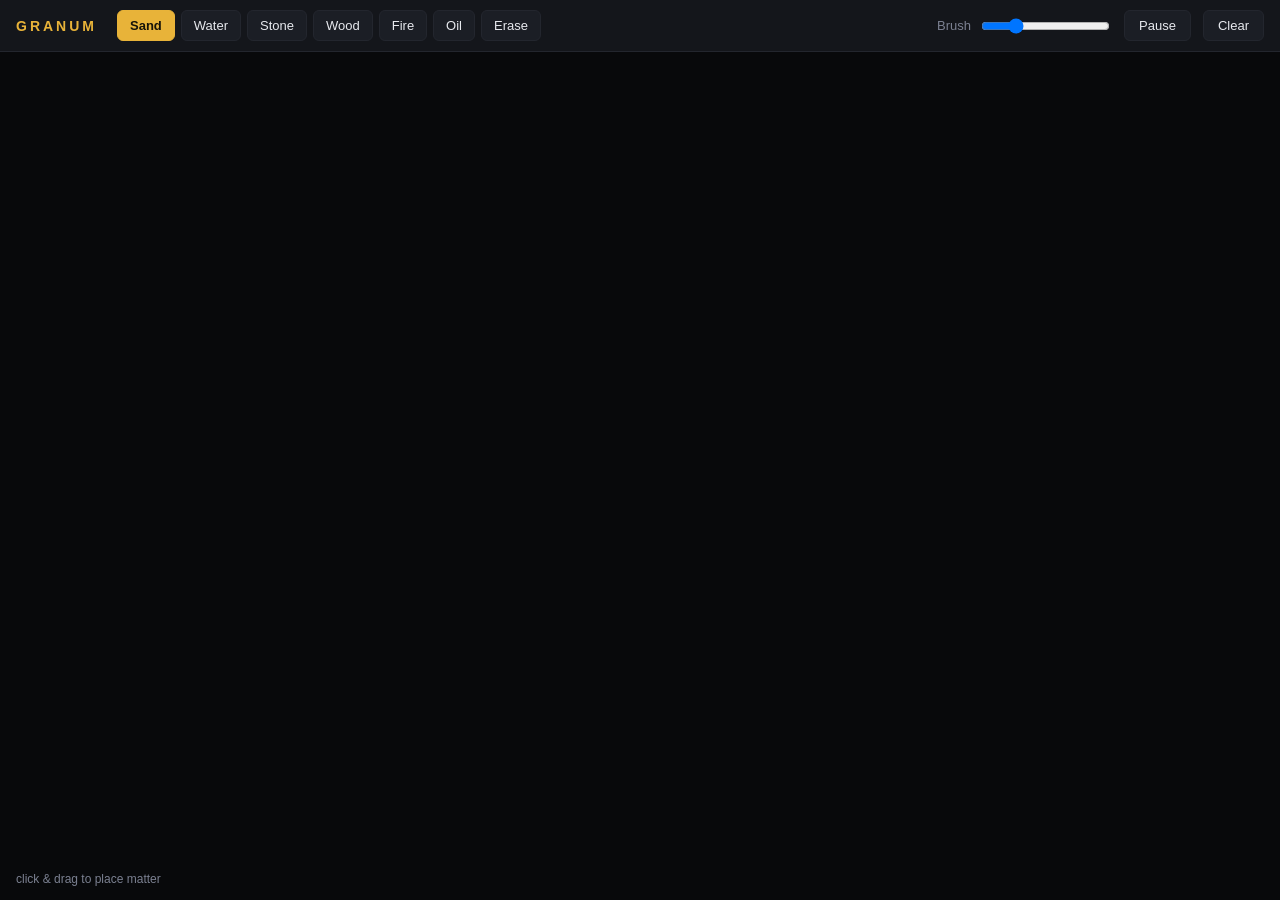
==== index.html @ 4c1b16ca "Add Granum, a falling-sand physics playground Vanilla HTML/Canvas/JS cellular automaton: sand, water" ====
<!DOCTYPE html>
<html lang="en">
<head>
<meta charset="UTF-8">
<meta name="viewport" content="width=device-width, initial-scale=1.0">
<title>Granum — elemental sand physics</title>
<link rel="stylesheet" href="style.css">
</head>
<body>
  <div id="app">
    <header class="toolbar">
      <div class="brand">GRANUM</div>

      <div class="materials" id="materials">
        <button class="mat-btn active" data-mat="SAND">Sand</button>
        <button class="mat-btn" data-mat="WATER">Water</button>
        <button class="mat-btn" data-mat="STONE">Stone</button>
        <button class="mat-btn" data-mat="WOOD">Wood</button>
        <button class="mat-btn" data-mat="FIRE">Fire</button>
        <button class="mat-btn" data-mat="OIL">Oil</button>
        <button class="mat-btn" data-mat="EMPTY">Erase</button>
      </div>

      <div class="controls">
        <label class="brush-label">
          Brush
          <input type="range" id="brush-size" min="1" max="18" value="5">
        </label>
        <button id="pause-btn" title="Pause / resume">Pause</button>
        <button id="clear-btn" title="Clear canvas">Clear</button>
      </div>
    </header>

    <main class="stage">
      <canvas id="sim-canvas"></canvas>
      <div class="hint" id="hint">click &amp; drag to place matter</div>
    </main>
  </div>

  <script src="script.js"></script>
</body>
</html>
---- style.css ----
:root {
  --bg: #0a0b0e;
  --panel: #14161b;
  --border: #23262e;
  --text: #e7e9ee;
  --muted: #7b8091;
  --accent: #e8b339;
}

* { box-sizing: border-box; }

html, body {
  height: 100%;
  margin: 0;
  background: var(--bg);
  color: var(--text);
  font-family: -apple-system, "Segoe UI", Roboto, sans-serif;
  overflow: hidden;
}

#app {
  display: flex;
  flex-direction: column;
  height: 100vh;
}

.toolbar {
  display: flex;
  align-items: center;
  gap: 20px;
  padding: 10px 16px;
  background: var(--panel);
  border-bottom: 1px solid var(--border);
  flex-wrap: wrap;
}

.brand {
  font-weight: 800;
  letter-spacing: 3px;
  color: var(--accent);
  font-size: 14px;
}

.materials {
  display: flex;
  gap: 6px;
  flex-wrap: wrap;
}

.mat-btn {
  font-family: inherit;
  font-size: 13px;
  padding: 7px 12px;
  border-radius: 6px;
  border: 1px solid var(--border);
  background: #1b1e25;
  color: var(--text);
  cursor: pointer;
}

.mat-btn:hover { border-color: #3a3f4c; }

.mat-btn.active {
  background: var(--accent);
  color: #16130a;
  border-color: var(--accent);
  font-weight: 600;
}

.mat-btn[data-mat="SAND"] { --dot: #d9b26b; }
.mat-btn[data-mat="WATER"] { --dot: #3f8cf3; }
.mat-btn[data-mat="STONE"] { --dot: #7d828c; }
.mat-btn[data-mat="WOOD"] { --dot: #8a5a2b; }
.mat-btn[data-mat="FIRE"] { --dot: #ff5a1f; }
.mat-btn[data-mat="OIL"] { --dot: #4a3f2a; }

.controls {
  display: flex;
  align-items: center;
  gap: 12px;
  margin-left: auto;
}

.brush-label {
  display: flex;
  align-items: center;
  gap: 8px;
  font-size: 13px;
  color: var(--muted);
}

#pause-btn, #clear-btn {
  font-family: inherit;
  font-size: 13px;
  padding: 7px 14px;
  border-radius: 6px;
  border: 1px solid var(--border);
  background: #1b1e25;
  color: var(--text);
  cursor: pointer;
}

#pause-btn:hover, #clear-btn:hover { border-color: #3a3f4c; }

.stage {
  position: relative;
  flex: 1;
  background: #000;
}

#sim-canvas {
  display: block;
  width: 100%;
  height: 100%;
  cursor: crosshair;
  image-rendering: pixelated;
  touch-action: none;
}

.hint {
  position: absolute;
  left: 16px;
  bottom: 14px;
  font-size: 12px;
  color: var(--muted);
  pointer-events: none;
  transition: opacity 400ms ease;
}

.hint.hidden { opacity: 0; }
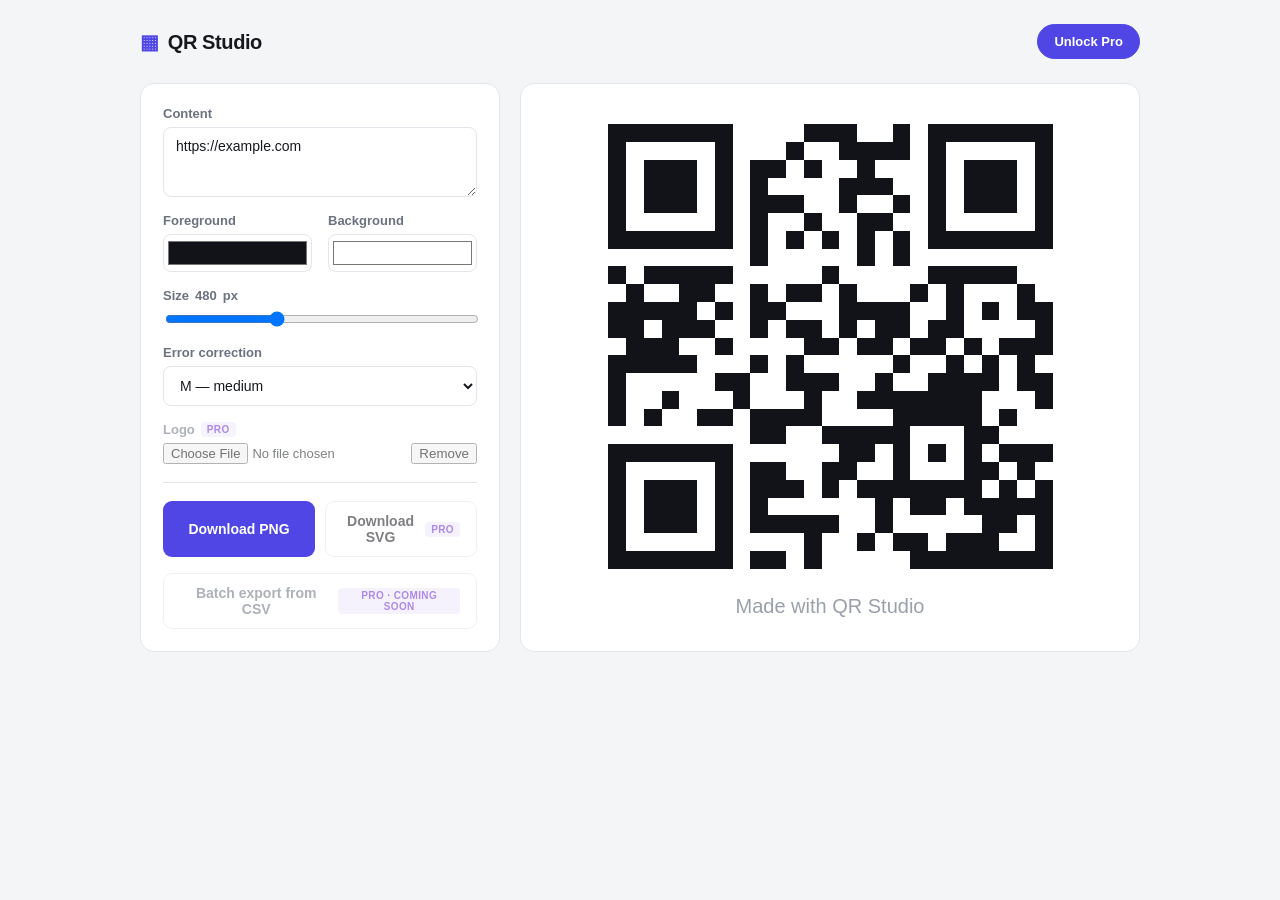
==== commit c8593e4f: "Replace sand sim with QR Studio, a monetizable QR-code generator Vanilla HTML/Canvas/JS tool, no bac" ====
--- a/index.html
+++ b/index.html
@@ -3,40 +3,102 @@
 <head>
 <meta charset="UTF-8">
 <meta name="viewport" content="width=device-width, initial-scale=1.0">
-<title>Granum — elemental sand physics</title>
+<title>QR Studio — Custom QR Code Generator</title>
+<meta name="description" content="Create branded QR codes with your own colors and logo. Free PNG export, Pro vector SVG for print.">
 <link rel="stylesheet" href="style.css">
 </head>
 <body>
   <div id="app">
-    <header class="toolbar">
-      <div class="brand">GRANUM</div>
-
-      <div class="materials" id="materials">
-        <button class="mat-btn active" data-mat="SAND">Sand</button>
-        <button class="mat-btn" data-mat="WATER">Water</button>
-        <button class="mat-btn" data-mat="STONE">Stone</button>
-        <button class="mat-btn" data-mat="WOOD">Wood</button>
-        <button class="mat-btn" data-mat="FIRE">Fire</button>
-        <button class="mat-btn" data-mat="OIL">Oil</button>
-        <button class="mat-btn" data-mat="EMPTY">Erase</button>
+    <header class="topbar">
+      <div class="brand">
+        <span class="brand-mark">▦</span> QR Studio
       </div>
-
-      <div class="controls">
-        <label class="brush-label">
-          Brush
-          <input type="range" id="brush-size" min="1" max="18" value="5">
-        </label>
-        <button id="pause-btn" title="Pause / resume">Pause</button>
-        <button id="clear-btn" title="Clear canvas">Clear</button>
-      </div>
+      <button id="pro-badge" class="pro-badge">Unlock Pro</button>
     </header>
 
-    <main class="stage">
-      <canvas id="sim-canvas"></canvas>
-      <div class="hint" id="hint">click &amp; drag to place matter</div>
+    <main class="layout">
+      <section class="panel controls">
+        <label class="field">
+          <span class="field-label">Content</span>
+          <textarea id="content-input" rows="3" placeholder="https://example.com or any text">https://example.com</textarea>
+        </label>
+
+        <div class="field-row">
+          <label class="field">
+            <span class="field-label">Foreground</span>
+            <input type="color" id="fg-color" value="#111318">
+          </label>
+          <label class="field">
+            <span class="field-label">Background</span>
+            <input type="color" id="bg-color" value="#ffffff">
+          </label>
+        </div>
+
+        <label class="field">
+          <span class="field-label">Size <span id="size-value">480</span>px</span>
+          <input type="range" id="size-input" min="200" max="1000" step="20" value="480">
+        </label>
+
+        <label class="field">
+          <span class="field-label">Error correction</span>
+          <select id="ecl-input">
+            <option value="L">L — low (smallest)</option>
+            <option value="M" selected>M — medium</option>
+            <option value="Q">Q — quartile</option>
+            <option value="H">H — high (best with logo)</option>
+          </select>
+        </label>
+
+        <div class="field pro-field" id="logo-field">
+          <span class="field-label">Logo <span class="tag">Pro</span></span>
+          <div class="logo-row">
+            <input type="file" id="logo-input" accept="image/*">
+            <button id="logo-clear" type="button">Remove</button>
+          </div>
+        </div>
+
+        <div class="divider"></div>
+
+        <div class="export-row">
+          <button id="export-png" class="btn btn-primary">Download PNG</button>
+          <button id="export-svg" class="btn btn-secondary pro-field" data-pro-gate="1">
+            Download SVG <span class="tag">Pro</span>
+          </button>
+        </div>
+        <button id="export-batch" class="btn btn-ghost pro-field" data-pro-gate="1" disabled>
+          Batch export from CSV <span class="tag">Pro · coming soon</span>
+        </button>
+      </section>
+
+      <section class="panel preview">
+        <canvas id="preview-canvas"></canvas>
+      </section>
     </main>
   </div>
 
+  <div id="unlock-modal" class="modal-overlay hidden">
+    <div class="modal">
+      <button class="modal-close" id="modal-close">&times;</button>
+      <h2>Unlock QR Studio Pro</h2>
+      <ul class="pro-list">
+        <li>Embed your logo in the QR code</li>
+        <li>Export crisp vector SVG for print</li>
+        <li>Remove the "Made with QR Studio" watermark</li>
+        <li>Batch export from a CSV list (coming soon)</li>
+      </ul>
+      <a id="buy-link" class="btn btn-primary buy-btn" href="#" target="_blank" rel="noopener">Buy Pro — one-time payment</a>
+      <p class="modal-hint">Already purchased? Enter the unlock code you received:</p>
+      <div class="unlock-row">
+        <input type="text" id="unlock-code" placeholder="Unlock code">
+        <button id="unlock-submit" class="btn btn-secondary">Unlock</button>
+      </div>
+      <p class="modal-error hidden" id="unlock-error">That code doesn't look right.</p>
+    </div>
+  </div>
+
+  <div id="toast" class="toast hidden"></div>
+
+  <script src="vendor/qrcode.min.js"></script>
   <script src="script.js"></script>
 </body>
 </html>
--- a/style.css
+++ b/style.css
@@ -1,130 +1,243 @@
 :root {
-  --bg: #0a0b0e;
-  --panel: #14161b;
-  --border: #23262e;
-  --text: #e7e9ee;
-  --muted: #7b8091;
-  --accent: #e8b339;
+  --bg: #f4f5f7;
+  --panel: #ffffff;
+  --border: #e3e5ea;
+  --text: #16181d;
+  --muted: #6b7280;
+  --accent: #4f46e5;
+  --accent-ink: #ffffff;
+  --danger: #dc2626;
 }
 
 * { box-sizing: border-box; }
 
 html, body {
-  height: 100%;
   margin: 0;
+  min-height: 100%;
   background: var(--bg);
   color: var(--text);
-  font-family: -apple-system, "Segoe UI", Roboto, sans-serif;
-  overflow: hidden;
+  font-family: -apple-system, "Segoe UI", Roboto, Helvetica, Arial, sans-serif;
 }
 
 #app {
-  display: flex;
-  flex-direction: column;
-  height: 100vh;
-}
-
-.toolbar {
-  display: flex;
-  align-items: center;
-  gap: 20px;
-  padding: 10px 16px;
-  background: var(--panel);
-  border-bottom: 1px solid var(--border);
-  flex-wrap: wrap;
+  max-width: 1040px;
+  margin: 0 auto;
+  padding: 0 20px 60px;
+}
+
+.topbar {
+  display: flex;
+  align-items: center;
+  justify-content: space-between;
+  padding: 24px 0;
 }
 
 .brand {
+  font-size: 20px;
   font-weight: 800;
-  letter-spacing: 3px;
+  letter-spacing: -0.02em;
+}
+
+.brand-mark {
   color: var(--accent);
-  font-size: 14px;
-}
-
-.materials {
-  display: flex;
-  gap: 6px;
-  flex-wrap: wrap;
-}
-
-.mat-btn {
+  margin-right: 4px;
+}
+
+.pro-badge {
   font-family: inherit;
   font-size: 13px;
-  padding: 7px 12px;
-  border-radius: 6px;
+  font-weight: 700;
+  padding: 9px 16px;
+  border-radius: 999px;
+  border: 1px solid var(--accent);
+  background: var(--accent);
+  color: var(--accent-ink);
+  cursor: pointer;
+}
+
+.pro-badge.is-pro {
+  background: #ecfdf5;
+  border-color: #10b981;
+  color: #047857;
+  cursor: default;
+}
+
+.layout {
+  display: grid;
+  grid-template-columns: 360px 1fr;
+  gap: 20px;
+}
+
+@media (max-width: 760px) {
+  .layout { grid-template-columns: 1fr; }
+}
+
+.panel {
+  background: var(--panel);
   border: 1px solid var(--border);
-  background: #1b1e25;
+  border-radius: 14px;
+  padding: 22px;
+}
+
+.controls { display: flex; flex-direction: column; gap: 16px; }
+
+.field { display: flex; flex-direction: column; gap: 6px; }
+
+.field-row { display: flex; gap: 16px; }
+.field-row .field { flex: 1; }
+
+.field-label {
+  font-size: 13px;
+  font-weight: 600;
+  color: var(--muted);
+  display: flex;
+  align-items: center;
+  gap: 6px;
+}
+
+textarea, select, input[type="text"] {
+  font-family: inherit;
+  font-size: 14px;
+  padding: 10px 12px;
+  border-radius: 8px;
+  border: 1px solid var(--border);
+  background: #fff;
   color: var(--text);
-  cursor: pointer;
-}
-
-.mat-btn:hover { border-color: #3a3f4c; }
-
-.mat-btn.active {
-  background: var(--accent);
-  color: #16130a;
-  border-color: var(--accent);
+  resize: vertical;
+}
+
+input[type="color"] {
+  width: 100%;
+  height: 38px;
+  padding: 2px;
+  border-radius: 8px;
+  border: 1px solid var(--border);
+  background: #fff;
+  cursor: pointer;
+}
+
+input[type="range"] { width: 100%; }
+
+input[type="file"] { font-size: 13px; flex: 1; min-width: 0; }
+
+.logo-row { display: flex; gap: 8px; align-items: center; }
+
+.tag {
+  font-size: 10px;
+  font-weight: 800;
+  letter-spacing: 0.04em;
+  text-transform: uppercase;
+  padding: 2px 6px;
+  border-radius: 4px;
+  background: #ede9fe;
+  color: #6d28d9;
+}
+
+.pro-field.locked { opacity: 0.55; }
+.pro-field.locked input, .pro-field.locked select { pointer-events: none; }
+
+.divider { height: 1px; background: var(--border); margin: 2px 0; }
+
+.export-row { display: flex; gap: 10px; }
+
+.btn {
+  font-family: inherit;
+  font-size: 14px;
   font-weight: 600;
-}
-
-.mat-btn[data-mat="SAND"] { --dot: #d9b26b; }
-.mat-btn[data-mat="WATER"] { --dot: #3f8cf3; }
-.mat-btn[data-mat="STONE"] { --dot: #7d828c; }
-.mat-btn[data-mat="WOOD"] { --dot: #8a5a2b; }
-.mat-btn[data-mat="FIRE"] { --dot: #ff5a1f; }
-.mat-btn[data-mat="OIL"] { --dot: #4a3f2a; }
-
-.controls {
-  display: flex;
-  align-items: center;
-  gap: 12px;
-  margin-left: auto;
-}
-
-.brush-label {
-  display: flex;
-  align-items: center;
-  gap: 8px;
-  font-size: 13px;
+  padding: 11px 16px;
+  border-radius: 9px;
+  border: 1px solid transparent;
+  cursor: pointer;
+  text-align: center;
+  text-decoration: none;
+  display: inline-flex;
+  align-items: center;
+  justify-content: center;
+  gap: 6px;
+  flex: 1;
+}
+
+.btn-primary { background: var(--accent); color: #fff; }
+.btn-secondary { background: #fff; border-color: var(--border); color: var(--text); }
+.btn-ghost { background: transparent; border-color: var(--border); color: var(--muted); width: 100%; }
+.btn[disabled] { cursor: not-allowed; }
+
+.preview {
+  display: flex;
+  align-items: center;
+  justify-content: center;
+  min-height: 420px;
+}
+
+#preview-canvas {
+  max-width: 100%;
+  image-rendering: pixelated;
+  border-radius: 10px;
+}
+
+.modal-overlay {
+  position: fixed;
+  inset: 0;
+  background: rgba(10, 10, 15, 0.5);
+  display: flex;
+  align-items: center;
+  justify-content: center;
+  padding: 20px;
+}
+
+.modal-overlay.hidden { display: none; }
+
+.modal {
+  position: relative;
+  background: #fff;
+  border-radius: 16px;
+  padding: 28px;
+  max-width: 420px;
+  width: 100%;
+}
+
+.modal-close {
+  position: absolute;
+  top: 14px;
+  right: 14px;
+  font-size: 20px;
+  background: none;
+  border: none;
   color: var(--muted);
-}
-
-#pause-btn, #clear-btn {
-  font-family: inherit;
-  font-size: 13px;
-  padding: 7px 14px;
-  border-radius: 6px;
-  border: 1px solid var(--border);
-  background: #1b1e25;
+  cursor: pointer;
+}
+
+.modal h2 { margin: 0 0 14px; font-size: 19px; }
+
+.pro-list {
+  margin: 0 0 18px;
+  padding-left: 18px;
+  font-size: 14px;
+  line-height: 1.9;
   color: var(--text);
-  cursor: pointer;
-}
-
-#pause-btn:hover, #clear-btn:hover { border-color: #3a3f4c; }
-
-.stage {
-  position: relative;
-  flex: 1;
-  background: #000;
-}
-
-#sim-canvas {
-  display: block;
-  width: 100%;
-  height: 100%;
-  cursor: crosshair;
-  image-rendering: pixelated;
-  touch-action: none;
-}
-
-.hint {
-  position: absolute;
-  left: 16px;
-  bottom: 14px;
-  font-size: 12px;
-  color: var(--muted);
-  pointer-events: none;
-  transition: opacity 400ms ease;
-}
-
-.hint.hidden { opacity: 0; }
+}
+
+.buy-btn { width: 100%; margin-bottom: 18px; }
+
+.modal-hint { font-size: 13px; color: var(--muted); margin: 0 0 8px; }
+
+.unlock-row { display: flex; gap: 8px; }
+.unlock-row input { flex: 1; }
+
+.modal-error { color: var(--danger); font-size: 13px; margin: 8px 0 0; }
+.modal-error.hidden { display: none; }
+
+.toast {
+  position: fixed;
+  left: 50%;
+  bottom: 28px;
+  transform: translateX(-50%);
+  background: #111318;
+  color: #fff;
+  padding: 12px 18px;
+  border-radius: 9px;
+  font-size: 14px;
+  transition: opacity 200ms ease;
+}
+
+.toast.hidden { opacity: 0; pointer-events: none; }
